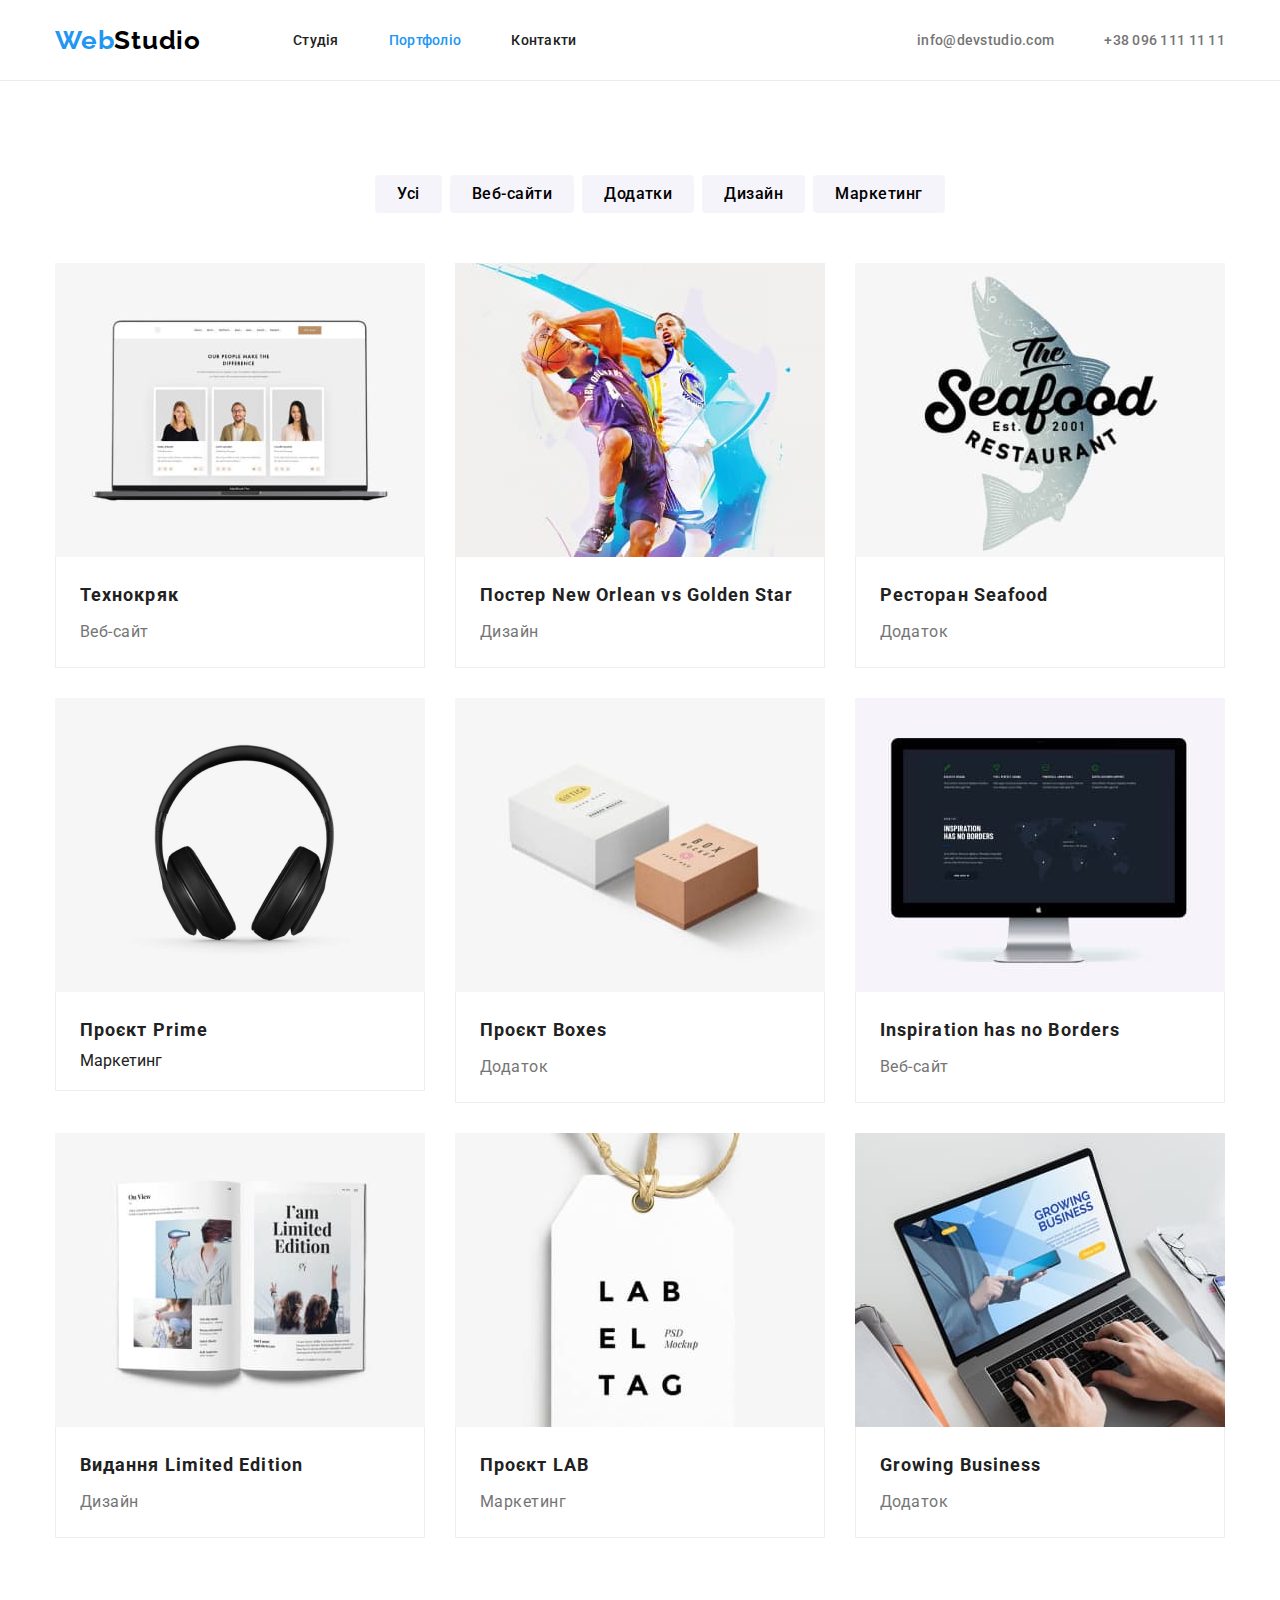
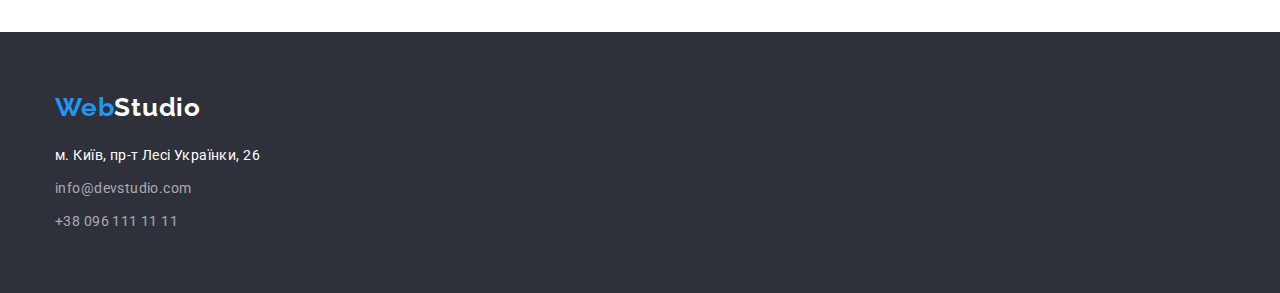
==== portfolio.html @ c27292c5 "Initial commit" ====
<!DOCTYPE html>
<html lang="uk">
  <head>
    <meta charset="UTF-8" />
    <meta http-equiv="X-UA-Compatible" content="IE=edge" />
    <meta name="viewport" content="width=device-width, initial-scale=1.0" />
    <link
      rel="stylesheet"
      href="https://cdnjs.cloudflare.com/ajax/libs/modern-normalize/1.1.0/modern-normalize.min.css
"
    />
    <link rel="stylesheet" href="./css/styles.css" />
    <link rel="preconnect" href="https://fonts.googleapis.com" />
    <link rel="preconnect" href="https://fonts.gstatic.com" crossorigin />
    <link
      href="https://fonts.googleapis.com/css2?family=Raleway:wght@700&family=Roboto:wght@400;500;700;900&display=swap"
      rel="stylesheet"
    />
    <title>Студія</title>
  </head>
  <body class="main">
    <!-- Шапка сайту -->
    <header class="header">
      <div class="container header-container">
        <nav class="nav">
          <a href="" class="logo"><span class="web">Web</span>Studio</a>
          <ul class="nav-list">
            <li class="nav-item">
              <a href="./index.html" class="nav-link">Студія</a>
            </li>
            <li class="nav-item">
              <a href="./portfolio.html" class="nav-link current">Портфоліо</a>
            </li>
            <li class="nav-item"><a href="" class="nav-link">Контакти</a></li>
          </ul>
        </nav>
        <ul class="header-list">
          <li class="header-item">
            <a href="mailto:info@devstudio.com" class="header-link"
              >info@devstudio.com</a
            >
          </li>
          <li class="header-item">
            <a href="tel:+380961111111" class="header-link"
              >+38 096 111 11 11</a
            >
          </li>
        </ul>
      </div>
    </header>

    <!-- Головний контент -->
    <main>
      <section class="section-port section">
        <!-- BTN`S START -->
        <div class="container">
          <h1 class="visually-hidden">Портфоліо</h1>
          <ul class="port-btns">
            <li><button class="port-btn" type="button">Усі</button></li>
            <li><button class="port-btn" type="button">Веб-сайти</button></li>
            <li><button class="port-btn" type="button">Додатки</button></li>
            <li><button class="port-btn" type="button">Дизайн</button></li>
            <li><button class="port-btn" type="button">Маркетинг</button></li>
          </ul>
          <!-- BTN`S END -->

          <!-- ITEM`S START -->
          <ul class="port-list">
            <li class="port-item">
              <a href="" class="port-link"
                ><img src="./images/portfolio1.jpg" alt="" width="370" />
                <div class="port-box">
                  <h2 class="port-titles">Технокряк</h2>
                  <p class="port-text">Веб-сайт</p>
                </div></a
              >
            </li>
            <li class="port-item">
              <a href="" class="port-link"
                ><img src="./images/portfolio2.jpg" alt="" width="370" />
                <div class="port-box">
                  <h2 class="port-titles">Постер New Orlean vs Golden Star</h2>
                  <p class="port-text">Дизайн</p>
                </div></a
              >
            </li>
            <li class="port-item">
              <a href="" class="port-link"
                ><img src="./images/portfolio3.jpg" alt="" width="370" />
                <div class="port-box">
                  <h2 class="port-titles">Ресторан Seafood</h2>
                  <p class="port-text">Додаток</p>
                </div></a
              >
            </li>
            <li class="port-item">
              <a href="" class="port-link"
                ><img src="./images/portfolio4.jpg" alt="" width="370" />
                <div class="port-box">
                  <h2 class="port-titles">Проєкт Prime</h2>
                  <p>Маркетинг</p>
                </div></a
              >
            </li>
            <li class="port-item">
              <a href="" class="port-link"
                ><img src="./images/portfolio5.jpg" alt="" width="370" />
                <div class="port-box">
                  <h2 class="port-titles">Проєкт Boxes</h2>
                  <p class="port-text">Додаток</p>
                </div></a
              >
            </li>
            <li class="port-item">
              <a href="" class="port-link"
                ><img src="./images/portfolio6.jpg" alt="" width="370" />
                <div class="port-box">
                  <h2 class="port-titles">Inspiration has no Borders</h2>
                  <p class="port-text">Веб-сайт</p>
                </div></a
              >
            </li>
            <li class="port-item">
              <a href="" class="port-link"
                ><img src="./images/portfolio7.jpg" alt="" width="370" />
                <div class="port-box">
                  <h2 class="port-titles">Видання Limited Edition</h2>
                  <p class="port-text">Дизайн</p>
                </div></a
              >
            </li>
            <li class="port-item">
              <a href="" class="port-link"
                ><img src="./images/portfolio8.jpg" alt="" width="370" />
                <div class="port-box">
                  <h2 class="port-titles">Проєкт LAB</h2>
                  <p class="port-text">Маркетинг</p>
                </div></a
              >
            </li>
            <li class="port-item">
              <a href="" class="port-link"
                ><img src="./images/portfolio9.jpg" alt="" width="370" />
                <div class="port-box">
                  <h2 class="port-titles">Growing Business</h2>
                  <p class="port-text">Додаток</p>
                </div></a
              >
            </li>
          </ul>
          <!-- ITEM`S END -->
        </div>
      </section>
    </main>
    <!-- Футер -->
    <footer class="footer">
      <div class="container">
        <a href="" class="footer-logo"><span class="web">Web</span>Studio</a>
        <address class="address">
          <ul class="address-list">
            <li class="address-item">
              <a
                href="https://www.google.com.ua/maps/place/%D0%B1%D1%83%D0%BB.+%D0%9B%D0%B5%D1%81%D0%B8+%D0%A3%D0%BA%D1%80%D0%B0%D0%B8%D0%BD%D0%BA%D0%B8,+26,+%D0%9A%D0%B8%D0%B5%D0%B2,+02000/@50.4265807,30.5361971,17z/data=!3m1!4b1!4m5!3m4!1s0x40d4cf0e033ecbe9:0x57a4dffefec77da0!8m2!3d50.4265807!4d30.5383858?hl=ru"
                target="_blank"
                rel="noopener noreferrer"
                class="address-map"
                >м. Київ, пр-т Лесі Українки, 26</a
              >
            </li>
            <li class="address-item">
              <a href="mailto:info@devstudio.com" class="address-mail"
                >info@devstudio.com</a
              >
            </li>
            <li class="address-item">
              <a href="tel:+380961111111" class="address-tel"
                >+38 096 111 11 11</a
              >
            </li>
          </ul>
        </address>
      </div>
    </footer>
  </body>
</html>
---- css/styles.css ----
:root {
    /* Кольори макету */

    --main-clr: #2196F3;
    --dark-grey-clr: #2F313A;
    --light-clr: #F5F5F5;
    --light-grey-clr: #F5F4FA;
    --grey-txt-clr: #757575;
    --dark-txt-clr: #212121;
    --light-txt-clr: #FFFFFF;
    --foot-grey-clr: rgba(255, 255, 255, 0.6);
    --dark-clr: #000000;
    --btn-active: #188CE8;


    /* Шрифти макету */

    --main-font: 'Roboto',
        sans-serif;
    --logo-font: 'Raleway',
        sans-serif;


}



.main {
    font-family: var(--main-font);
    color: var(--dark-txt-clr);
    margin: 0;

}

h1,
h2,
h3,
h4,
h5,
h6,
p,
ul {
    margin: 0;
}

img {
    display: block;
}


.container {
    width: 1200px;
    padding: 0 15px;
    margin: 0 auto;

}

.visually-hidden {
    position: absolute;
    white-space: nowrap;
    width: 1px;
    height: 1px;
    overflow: hidden;
    border: 0;
    padding: 0;
    clip: rect(0 0 0 0);
    clip-path: inset(50%);
    margin: -1px;
}


.section {
    padding: 94px 0;
}

.header-container,
.nav {
    display: flex;
    align-items: center;
    margin-right: auto;

}



.header-list,
.nav-list {
    display: flex;
    gap: 50px;
    padding: 0;
}



/* Початок nav */

.logo,
.logo:focus {
    font-family: var(--logo-font);
    font-weight: 700;
    font-size: 26px;
    line-height: calc(31 / 26);
    letter-spacing: 0.03em;
    color: var(--dark-clr);
    text-decoration: none;
    list-style: none;
    margin-right: 92px;
}



.web {
    color: var(--main-clr);

}

/* Початок шапки */

.header {
    background-color: var(--light-txt-clr);
    font-weight: 500;
    font-size: 14px;
    line-height: calc(16 / 14);
    letter-spacing: 0.02em;
    font-family: var(--main-font);
    border-bottom: 1px solid #ECECEC;
}

.header-list,
.nav-list,
.header-list:focus {
    list-style: none;
    padding: 0;
}



.nav-link {

    text-decoration: none;
    color: inherit;
    padding: 32px 0;

}

.nav-link:hover,
.nav-link:focus {
    color: var(--main-clr);
}

.current {
    color: var(--main-clr);
}

/* Кінець nav */

/* Початок контактів */

.header-link {
    list-style: none;
    font-weight: 500;
    font-size: 14px;
    line-height: calc(16 / 14);
    letter-spacing: 0.02em;
    color: var(--grey-txt-clr);
    text-decoration: none;

}

.header-link,
.header-item {
    padding: 32px 0;
}

.header-link:hover,
.header-link:focus {
    color: var(--main-clr);
}

/* Кінець контактів */



/* Початок основного контенту */


/* Герой */
.hero {
    display: flex;
    background-color: var(--dark-grey-clr);
    padding: 200px 0;
    text-align: center;
}



.hero-title {
    font-weight: 900;
    font-size: 44px;
    line-height: calc(60 / 44);
    letter-spacing: 0.06em;
    text-transform: uppercase;
    color: var(--light-txt-clr);
    flex-wrap: wrap;
    width: 696px;
    margin: 0 auto 30px;


}

.hero-btn {
    background-color: var(--main-clr);
    color: var(--light-txt-clr);
    cursor: pointer;
    font-weight: 700;
    font-size: 16px;
    line-height: calc(30 / 16);
    text-align: center;
    box-shadow: 0px 4px 4px rgba(0, 0, 0, 0.15);
    border-radius: 4px;
    border: transparent;
    padding: 10px 32px;
    width: 216px;

}

.hero-btn:hover {
    background-color: var(--btn-active);
}

/* Герой кінець */

/* Перелік гарних рис */


.ideology {
    padding-bottom: 0;
}


.caution {
    font-weight: 700;
    font-size: 14px;
    line-height: calc(16 / 14);
    letter-spacing: 0.03em;
    text-transform: uppercase;
    margin-bottom: 10px;

}

.ideo-container {
    display: flex;
    align-items: center;

}

.caution,
.ideology-text {

    flex-wrap: wrap;

}

.ideology-list {

    list-style: none;
    display: flex;
    gap: 30px;
    padding: 0;

}

.ideology-text {
    font-size: 14px;
    line-height: calc(24 / 14);
    letter-spacing: 0.03em;
    color: var(--grey-txt-clr);


}




/* Кінець гарних рис */


/* Чим займаємося */


.images-container {
    display: flex;
    flex-direction: column;
    justify-content: center;
}

.title {
    font-weight: 700;
    font-size: 36px;
    line-height: calc(42 / 36);
    text-align: center;
    letter-spacing: 0.03em;
    margin-bottom: 50px;
}

.images-list {
    list-style: none;
    display: flex;
    gap: 30px;
    padding: 0;
}



/* Кінець чим займаємося */


/* Люди в команді */

.team {
    background-color: var(--light-grey-clr);

}

.team-container {
    display: flex;
    flex-direction: column;

}



.team-list {
    list-style: none;
    display: flex;
    gap: 30px;
    padding: 0;

}

.team-block {
    padding: 30px 0;
}

.team-item {
    box-shadow: 0px 1px 3px rgba(0, 0, 0, 0.12), 0px 1px 1px rgba(0, 0, 0, 0.14), 0px 2px 1px rgba(0, 0, 0, 0.2);
    border-radius: 0px 0px 4px 4px;
    width: 270px;
    background-color: var(--light-txt-clr);
}

.team-name {
    font-weight: 500;
    font-size: 16px;
    line-height: calc(19 / 16);
    text-align: center;
    letter-spacing: 0.03em;
    margin-bottom: 10px;


}

.team-text {
    font-size: 16px;
    line-height: calc(19 / 16);
    text-align: center;
    letter-spacing: 0.03em;
    color: var(--grey-txt-clr);

}



/* кінець люди в команді */


/* Футер початок */

.footer {
    background-color: var(--dark-grey-clr);
    display: flex;
    align-items: center;
    padding: 60px 0;
}


.footer-logo {
    font-family: var(--logo-font);
    font-weight: 700;
    font-size: 26px;
    line-height: calc(31 / 26);
    letter-spacing: 0.03em;
    color: var(--light-txt-clr);
    list-style: none;
    text-decoration: none;
    display: inline-block;
    margin-bottom: 20px;
}



.address-item:not(:last-child) {
    margin-bottom: 9px;
}



.address-map {
    font-weight: 400;
    font-size: 14px;
    line-height: calc(24 / 14);
    letter-spacing: 0.03em;
    color: var(--light-txt-clr);
    text-decoration: none;
    font-style: normal;

}

.address-tel,
.address-mail {
    font-weight: 400;
    font-size: 14px;
    line-height: calc(24 / 14);
    letter-spacing: 0.03em;
    color: var(--foot-grey-clr);
    text-decoration: none;
    font-style: normal;


}

.address-tel {
    margin: 0;
}

.address-list {
    list-style: none;
    padding: 0;
}

.address-tel:hover,
.address-mail:hover,
.address-map:hover,
.address-tel:focus,
.address-mail:focus,
.address-map:focus {
    color: var(--main-clr);

}

/* Кінець футеру */





/* ПОРТФОЛІО */




.port-btns {
    list-style: none;
    display: flex;
    justify-content: center;
    gap: 8px;
    margin-bottom: 50px;
}

.port-btn {
    cursor: pointer;
    background-color: var(--light-grey-clr);
    border: 0;
    font-family: inherit;
    font-weight: 500;
    font-size: 16px;
    line-height: calc(26 / 16);
    text-align: center;
    letter-spacing: 0.03em;
    padding: 6px 22px;
    border-radius: 4px;
}


.port-btn:hover,
.port-btn:focus {
    background-color: var(--main-clr);
    color: var(--light-txt-clr);
    box-shadow: 0px 3px 1px rgba(0, 0, 0, 0.1), 0px 1px 2px rgba(0, 0, 0, 0.08), 0px 2px 2px rgba(0, 0, 0, 0.12);

}

.port-box {
    padding: 20px 24px;
    border-right: 1px solid #EEEEEE;
    border-bottom: 1px solid #EEEEEE;
    border-left: 1px solid #EEEEEE;
}

.port-list {
    display: flex;
    flex-wrap: wrap;
    gap: 30px;
    padding: 0;
}

.port-item {
    list-style: none;
    width: calc((100% - 60px) / 3);
    padding: 0;
}

.port-link,
.port-link:focus {
    text-decoration: none;
    color: inherit;
}

.port-titles {
    font-weight: 700;
    font-size: 18px;
    line-height: calc(36 / 18);
    letter-spacing: 0.06em;
    margin-bottom: 4px;
}

.port-text {
    font-size: 16px;
    line-height: calc(30 / 16);
    letter-spacing: 0.03em;
    color: var(--grey-txt-clr);
}
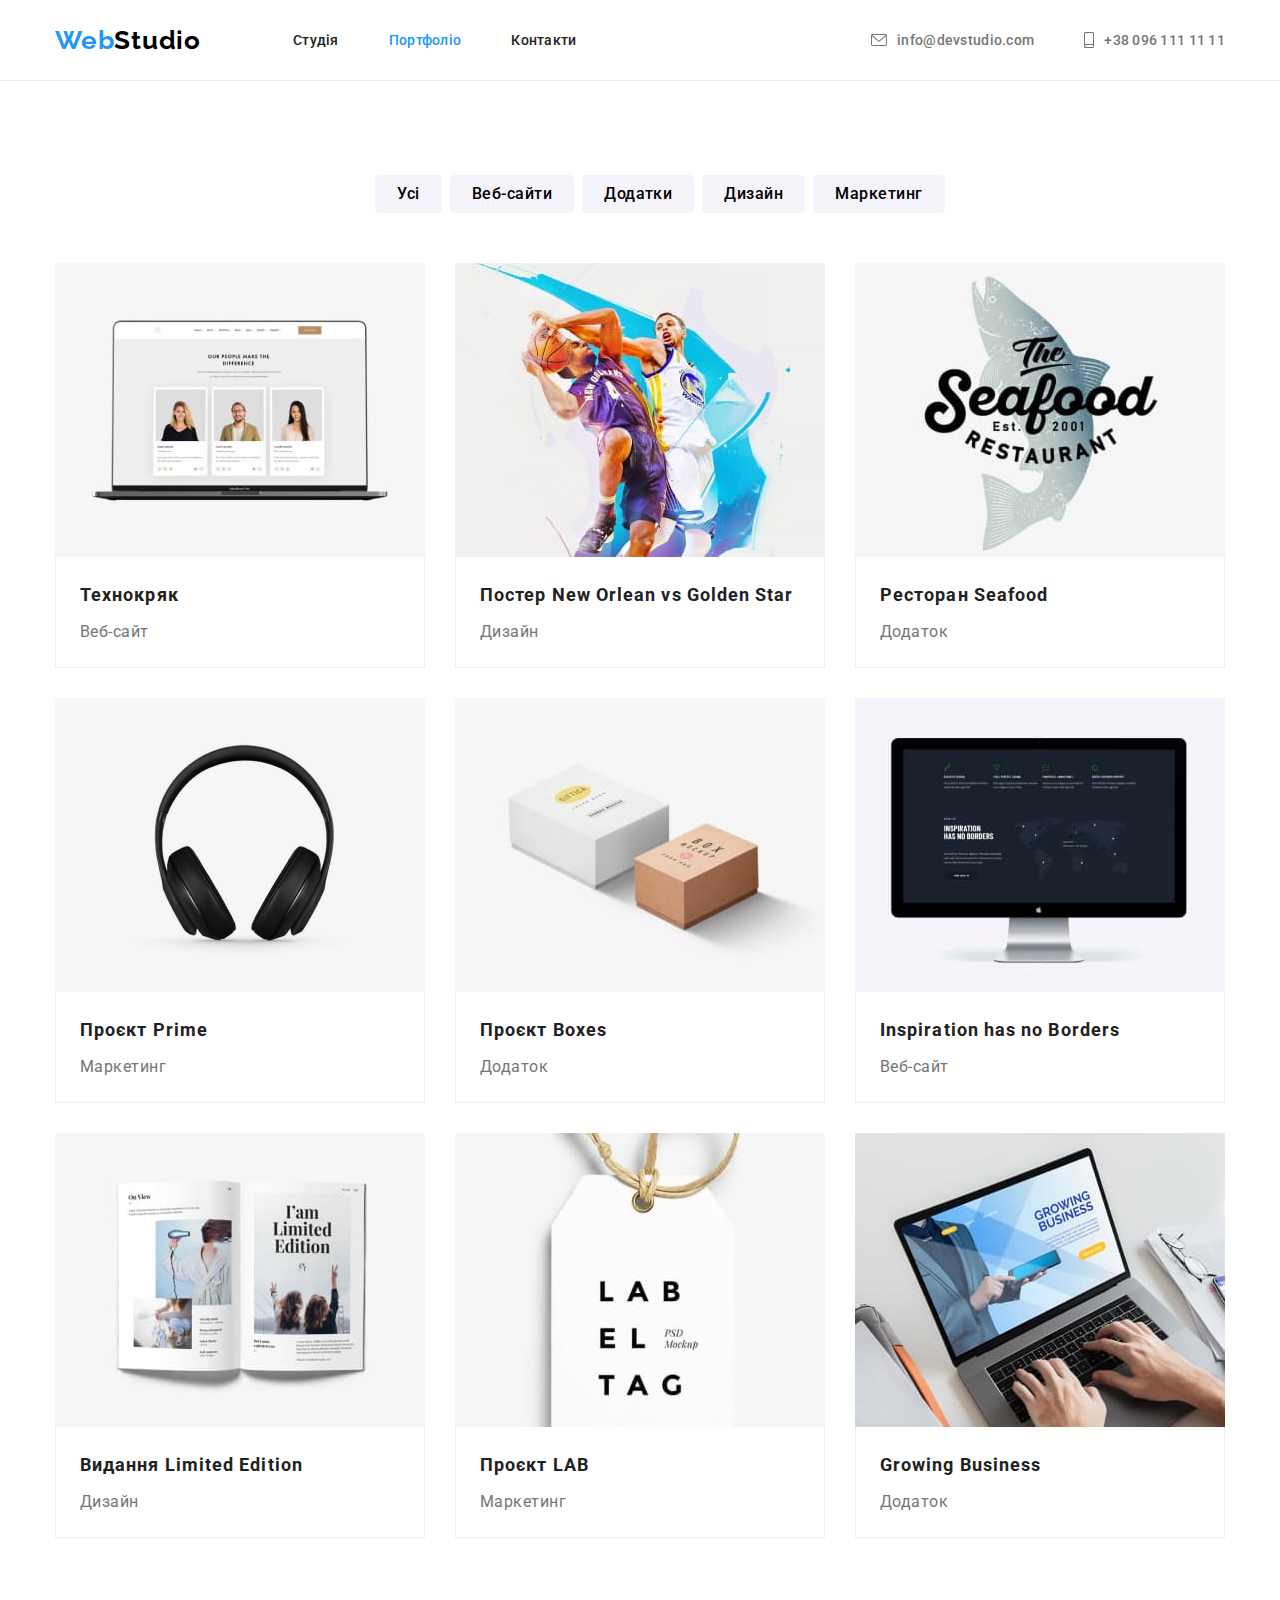
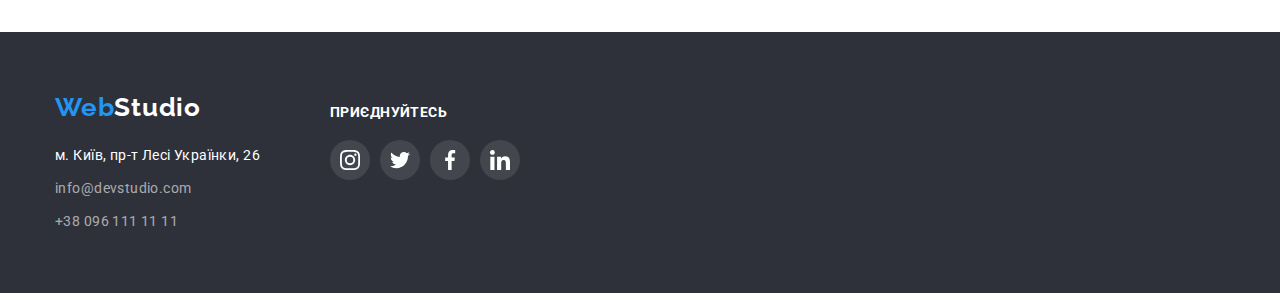
==== commit c0353bbf: "Додано Sprite-овий файл, під'єднано всі іконки." ====
--- a/portfolio.html
+++ b/portfolio.html
@@ -37,11 +37,15 @@
         <ul class="header-list">
           <li class="header-item">
             <a href="mailto:info@devstudio.com" class="header-link"
+              ><svg width="16px" height="12px" class="header-icon">
+                <use href="./images/icons.svg#mail"></use></svg
               >info@devstudio.com</a
             >
           </li>
           <li class="header-item">
             <a href="tel:+380961111111" class="header-link"
+              ><svg width="10px" height="16px" class="header-icon">
+                <use href="./images/icons.svg#phone"></use></svg
               >+38 096 111 11 11</a
             >
           </li>
@@ -98,7 +102,7 @@
                 ><img src="./images/portfolio4.jpg" alt="" width="370" />
                 <div class="port-box">
                   <h2 class="port-titles">Проєкт Prime</h2>
-                  <p>Маркетинг</p>
+                  <p class="port-text">Маркетинг</p>
                 </div></a
               >
             </li>
@@ -154,9 +158,9 @@
     </main>
     <!-- Футер -->
     <footer class="footer">
-      <div class="container">
-        <a href="" class="footer-logo"><span class="web">Web</span>Studio</a>
+      <div class="container footer-container">
         <address class="address">
+          <a href="" class="footer-logo"><span class="web">Web</span>Studio</a>
           <ul class="address-list">
             <li class="address-item">
               <a
@@ -179,6 +183,59 @@
             </li>
           </ul>
         </address>
+        <div class="subscribe">
+          <h2 class="links-title">Приєднуйтесь</h2>
+          <ul class="links-list">
+            <li class="links-item">
+              <a
+                class="subs-link"
+                href="https://www.instagram.com/"
+                rel="noreferrer nooppener nofollow"
+                target="_blank"
+              >
+                <svg width="20" height="20">
+                  <use href="./images/icons.svg#instagram"></use>
+                </svg>
+              </a>
+            </li>
+            <li class="links-item">
+              <a
+                class="subs-link"
+                href="https://twitter.com/?lang=ru"
+                rel="noreferrer nooppener nofollow"
+                target="_blank"
+              >
+                <svg width="20" height="20">
+                  <use href="./images/icons.svg#twitter"></use>
+                </svg>
+              </a>
+            </li>
+            <li class="links-item">
+              <a
+                class="subs-link"
+                href="https://m.facebook.com/login/?locale2=ru_RU"
+                rel="noreferrer nooppener nofollow"
+                target="_blank"
+              >
+                <svg width="20" height="20">
+                  <use href="./images/icons.svg#facebook"></use>
+                </svg>
+              </a>
+            </li>
+            <li class="links-item">
+              <a
+                class="subs-link"
+                href="https://ua.linkedin.com/"
+                rel="noreferrer nooppener nofollow"
+                target="_blank"
+              >
+                <svg width="20" height="20">
+                  <use href="./images/icons.svg#linkedin"></use>
+                </svg>
+              </a>
+            </li>
+          </ul>
+        </div>
       </div>
     </footer>
   </body>
--- a/css/styles.css
+++ b/css/styles.css
@@ -11,6 +11,7 @@
     --foot-grey-clr: rgba(255, 255, 255, 0.6);
     --dark-clr: #000000;
     --btn-active: #188CE8;
+    --icon-color: #AFB1B8;
 
 
     /* Шрифти макету */
@@ -126,6 +127,7 @@
     border-bottom: 1px solid #ECECEC;
 }
 
+
 .header-list,
 .nav-list,
 .header-list:focus {
@@ -157,25 +159,27 @@
 /* Початок контактів */
 
 .header-link {
+    display: flex;
+    gap: 10px;
+    align-items: center;
     list-style: none;
     font-weight: 500;
     font-size: 14px;
     line-height: calc(16 / 14);
     letter-spacing: 0.02em;
     color: var(--grey-txt-clr);
+    fill: var(--grey-txt-clr);
     text-decoration: none;
-
-}
-
-.header-link,
-.header-item {
     padding: 32px 0;
 }
 
 .header-link:hover,
 .header-link:focus {
     color: var(--main-clr);
-}
+    fill: var(--main-clr);
+}
+
+
 
 /* Кінець контактів */
 
@@ -190,7 +194,11 @@
     background-color: var(--dark-grey-clr);
     padding: 200px 0;
     text-align: center;
-}
+    background-image: linear-gradient(rgba(47, 48, 58, 0.4), rgba(47, 48, 58, 0.4)), url(../images/hero_photo.jpg);
+    background-size: cover;
+    background-repeat: no-repeat;
+}
+
 
 
 
@@ -275,10 +283,19 @@
     line-height: calc(24 / 14);
     letter-spacing: 0.03em;
     color: var(--grey-txt-clr);
-
-
-}
-
+}
+
+.icon-container {
+    width: 270px;
+    height: 120px;
+    background-color: var(--light-grey-clr);
+    border-radius: 4px;
+    margin-bottom: 30px;
+    display: flex;
+    justify-content: center;
+    align-items: center;
+
+}
 
 
 
@@ -369,9 +386,72 @@
 
 }
 
+.team-link {
+    display: flex;
+    border-radius: 50%;
+    width: 40px;
+    height: 40px;
+    justify-content: center;
+    align-items: center;
+    margin-top: 16px;
+    cursor: pointer;
+    fill: var(--icon-color);
+
+}
+
+
+.team-link:hover,
+.icon-link:focus {
+    background-color: var(--main-clr);
+    fill: var(--light-txt-clr);
+}
+
+.icon-list {
+    list-style: none;
+    display: flex;
+    gap: 10px;
+    justify-content: center;
+    align-items: center;
+    padding: 0;
+}
+
+
+
 
 
 /* кінець люди в команді */
+
+
+/* ПОСТІЙНІ КЛІЄНТИ */
+
+.clients-list {
+    list-style: none;
+    display: flex;
+    justify-content: center;
+    align-items: center;
+    gap: 30px;
+}
+
+.clients-link {
+    display: flex;
+    width: 170px;
+    height: 92px;
+    justify-content: center;
+    align-items: center;
+    cursor: pointer;
+    fill: var(--icon-color);
+    border: 1px solid var(--icon-color);
+    border-radius: 4px;
+
+}
+
+
+.clients-link:hover,
+.clients-link:focus {
+    fill: var(--main-clr);
+    border-color: var(--main-clr);
+    border-radius: 4px;
+}
 
 
 /* Футер початок */
@@ -395,6 +475,7 @@
     text-decoration: none;
     display: inline-block;
     margin-bottom: 20px;
+    font-style: normal;
 }
 
 
@@ -446,6 +527,54 @@
 .address-map:focus {
     color: var(--main-clr);
 
+}
+
+.links-title {
+    text-transform: uppercase;
+    font-weight: 700;
+    font-size: 14px;
+    line-height: 16px;
+    letter-spacing: 0.03em;
+    color: var(--light-txt-clr);
+    padding-top: 12px;
+    margin-bottom: 20px;
+}
+
+.address {
+    margin-right: 70px;
+}
+
+.footer-container {
+    display: flex;
+}
+
+
+.links-list {
+    list-style: none;
+    display: flex;
+    justify-content: center;
+    align-items: center;
+    gap: 10px;
+    padding: 0;
+
+}
+
+.subs-link {
+    background-color: rgba(255, 255, 255, 0.1);
+    fill: var(--light-txt-clr);
+    display: flex;
+    border-radius: 50%;
+    width: 40px;
+    height: 40px;
+    justify-content: center;
+    align-items: center;
+    cursor: pointer;
+}
+
+.subs-link:hover,
+.subs-link:focus {
+    background-color: var(--main-clr);
+    fill: var(--light-txt-clr);
 }
 
 /* Кінець футеру */
@@ -510,8 +639,7 @@
     padding: 0;
 }
 
-.port-link,
-.port-link:focus {
+.port-link {
     text-decoration: none;
     color: inherit;
 }
@@ -529,4 +657,9 @@
     line-height: calc(30 / 16);
     letter-spacing: 0.03em;
     color: var(--grey-txt-clr);
+}
+
+.port-item:hover,
+.port-item:focus {
+    box-shadow: 0px 1px 1px rgba(0, 0, 0, 0.12), 0px 4px 4px rgba(0, 0, 0, 0.06), 1px 4px 6px rgba(0, 0, 0, 0.16);
 }